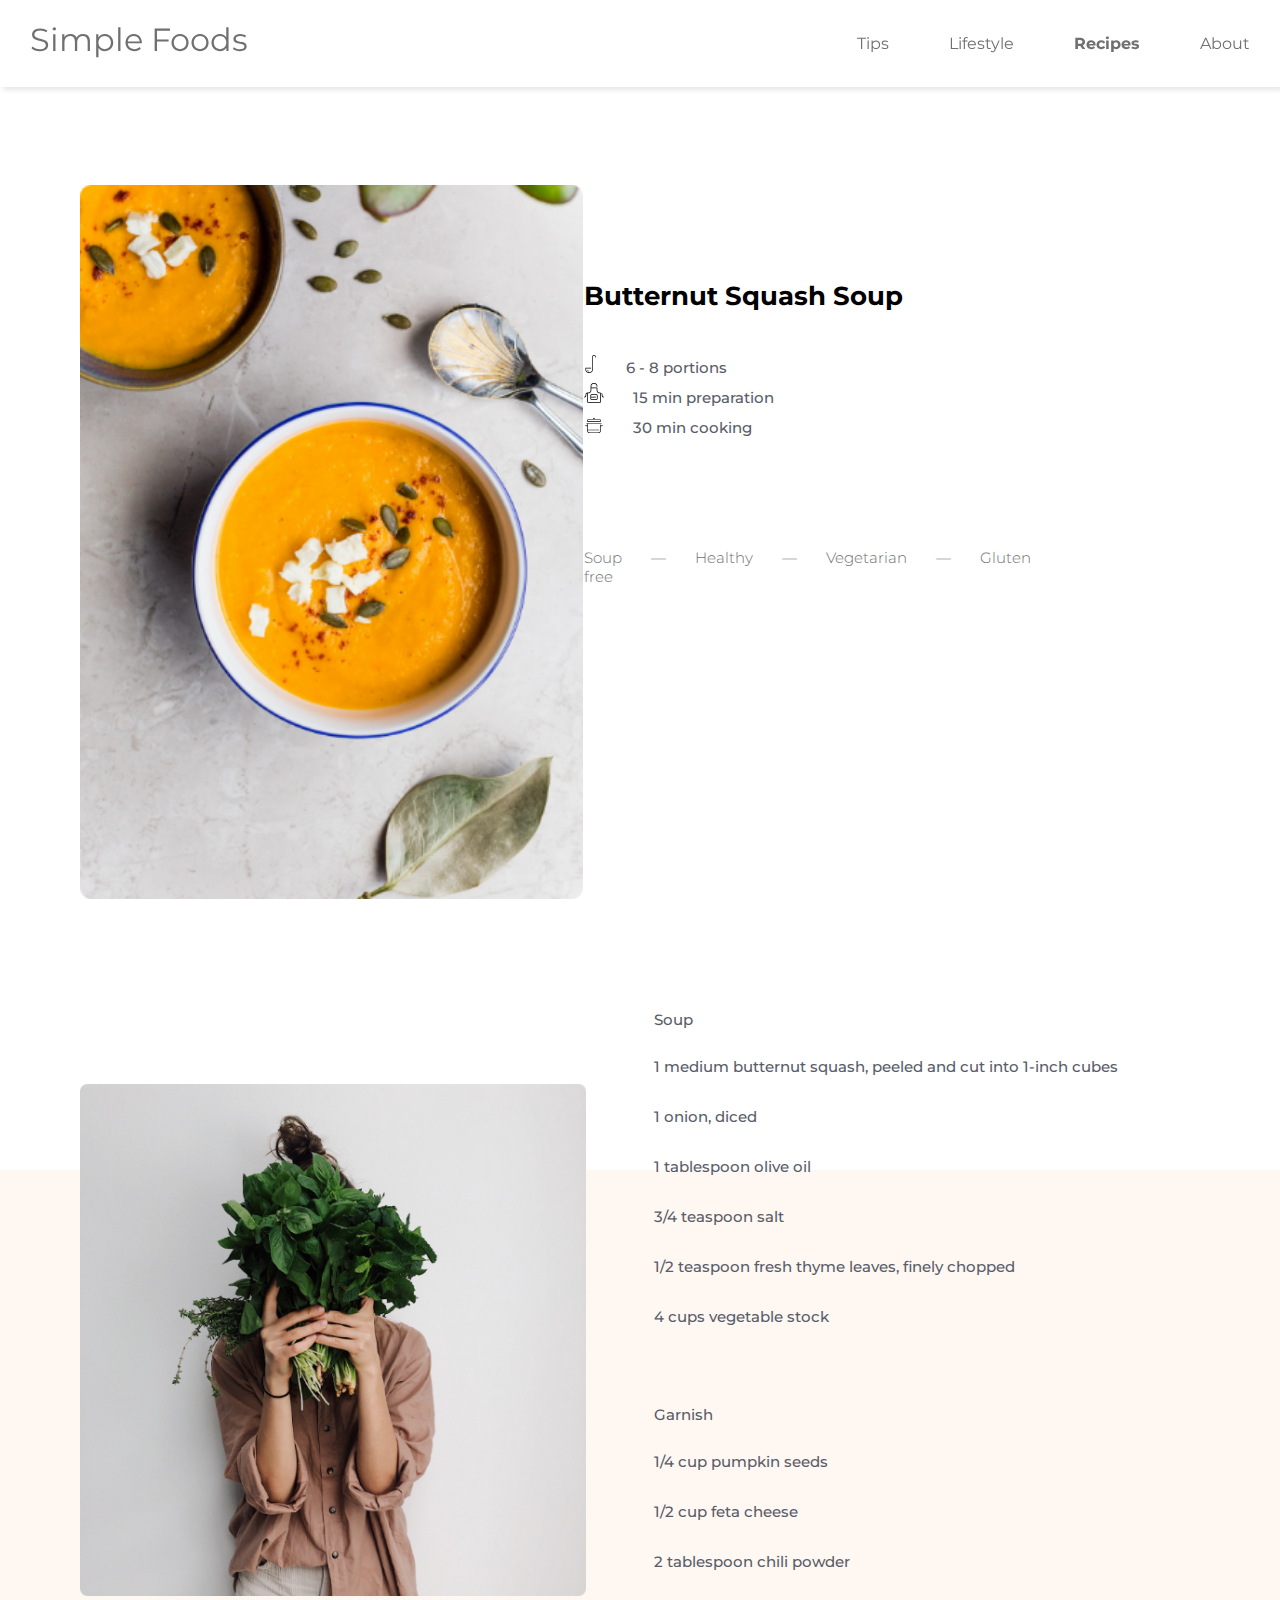
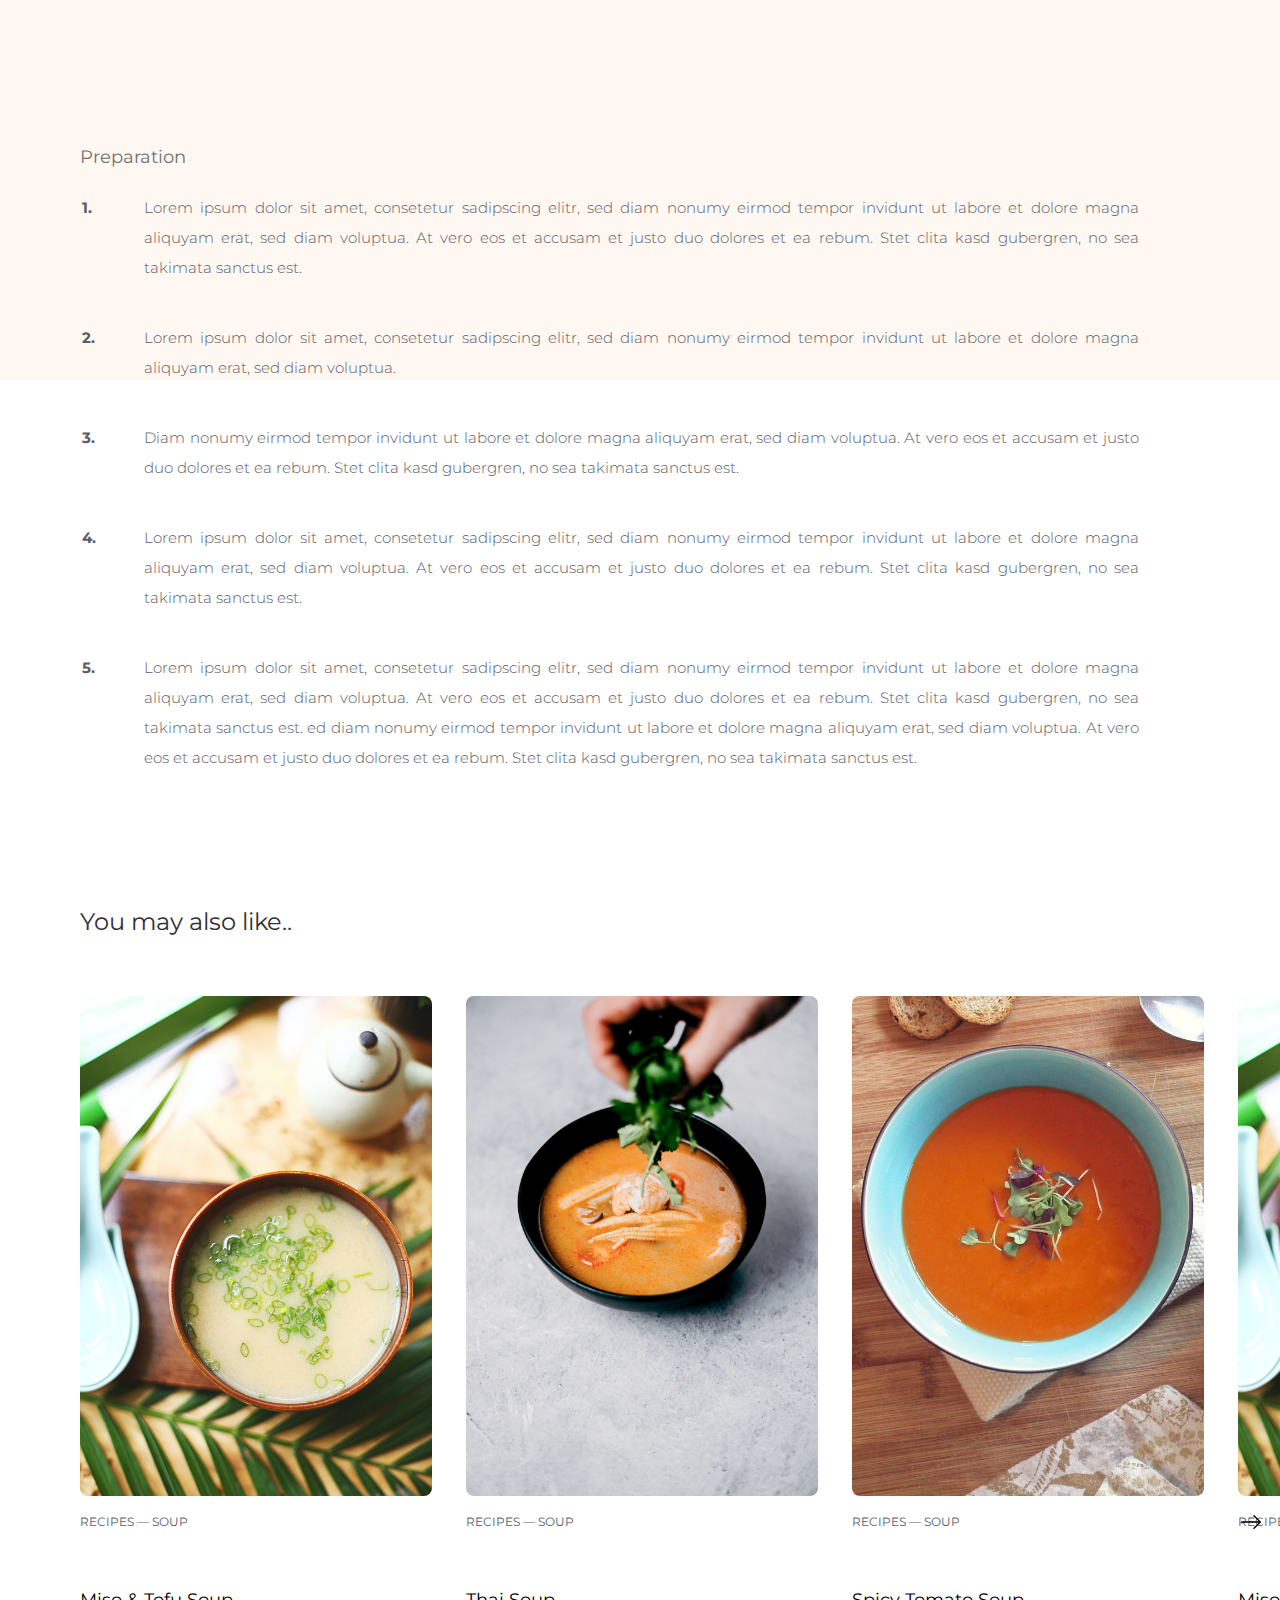
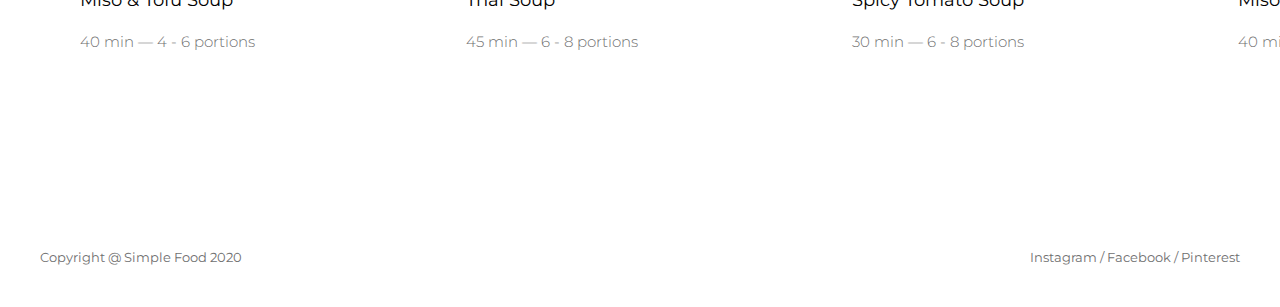
==== recipe.html @ a062a2ae "inital files uploaded" ====
<!DOCTYPE html>
<html lang="en">
  <head>
    <meta charset="UTF-8" />
    <meta name="viewport" content="width=device-width, initial-scale=1.0" />
    <title>Recipes</title>
    <link rel="stylesheet" href="./style/recipe.css" />
    <script src="./javascript/recipe.js" async></script>
  </head>
  <body>
    <nav class="menu">
      <ul class="menu-items sidebar">
        <li onclick="closeSidebar()">
          <a href="#"
            ><svg
              xmlns="http://www.w3.org/2000/svg"
              height="24"
              viewBox="0 -960 960 960"
              width="24"
            >
              <path
                d="m256-200-56-56 224-224-224-224 56-56 224 224 224-224 56 56-224 224 224 224-56 56-224-224-224 224Z"
              /></svg>
            </a>
        </li>
        <li><a href="#">Tips</a></li>
        <li><a href="#">Lifestyle</a></li>
        <li><a href="#">Recipes</a></li>
        <li><a href="#">About</a></li>
      </ul>
      <ul class="menu-items">
        <li><a href="">Simple Foods</a></li>
        <li class="hideOnMobile"><a href="#">Tips</a></li>
        <li class="hideOnMobile"><a href="#">Lifestyle</a></li>
        <li class="hideOnMobile">
          <a href="#"><strong>Recipes</strong></a>
        </li>
        <li class="hideOnMobile"><a href="#">About</a></li>
        <li class="menu-button" onclick="showSidebar()">
          <a href="#"
            ><svg
              xmlns="http://www.w3.org/2000/svg"
              height="24"
              viewBox="0 -960 960 960"
              width="24"
            >
              <path
                d="M120-240v-80h720v80H120Zm0-200v-80h720v80H120Zm0-200v-80h720v80H120Z"
              /></svg>
            </a>
        </li>
      </ul>
    </nav>
    <div class="container">
        <div class="instruction-container">
            <img src="./asset/images/img-2-1.png" alt="" class="img-1"/>
        <div class="instruction-1">
          <h1 class="heading">Butternut Squash Soup</h1>
          <ul>
            <li class="details">
              <svg
                xmlns="http://www.w3.org/2000/svg"
                width="13.237"
                height="18"
                viewBox="0 0 23.237 40"
              >
                <path
                  id="Icon_-_spoon"
                  data-name="Icon - spoon"
                  d="M124.237,4.066v.793a.747.747,0,1,1-1.494,0V4.066a2.573,2.573,0,0,0-5.145,0V31.59A8.3,8.3,0,1,1,101,31.7V29.046a.747.747,0,0,1,.747-.747h11.67a.747.747,0,0,1,0,1.494H102.494V31.7a6.805,6.805,0,1,0,13.61-.111V4.066a4.066,4.066,0,0,1,8.133,0ZM106.63,34.093a.747.747,0,1,0-1.113,1,5.542,5.542,0,0,0,1.769,1.321.747.747,0,1,0,.638-1.35A4.053,4.053,0,0,1,106.63,34.093Z"
                  transform="translate(-101)"
                />
              </svg>

              <span>6 - 8 portions</span>
            </li>
            <li class="details">
              <svg
                xmlns="http://www.w3.org/2000/svg"
                width="20"
                height="20"
                viewBox="0 0 40 40"
              >
                <path
                  id="Icon_-_apron"
                  data-name="Icon - apron"
                  d="M32.863,19.087h-.747A5.317,5.317,0,0,1,26.8,13.776v-3.9a.747.747,0,0,0-.747-.747H14.689V6.8a5.311,5.311,0,0,1,10.622,0,.747.747,0,1,0,1.494,0,6.8,6.8,0,0,0-13.61,0v6.971a5.317,5.317,0,0,1-5.311,5.311h-1A3.822,3.822,0,0,0,3.071,22.9v2.241A2.326,2.326,0,0,1,.747,27.469a.747.747,0,0,0,0,1.494,3.822,3.822,0,0,0,3.817-3.817V22.9A2.327,2.327,0,0,1,6.39,20.635V37.261A2.742,2.742,0,0,0,9.129,40H30.871a2.742,2.742,0,0,0,2.739-2.739V19.834A.747.747,0,0,0,32.863,19.087Zm-.747,18.174a1.246,1.246,0,0,1-1.245,1.245H9.129a1.246,1.246,0,0,1-1.245-1.245V20.581a6.813,6.813,0,0,0,6.8-6.8V10.622H25.311v3.154a6.813,6.813,0,0,0,6.8,6.8ZM40,28.216a.747.747,0,0,1-.747.747,3.822,3.822,0,0,1-3.817-3.817V22.9a2.3,2.3,0,0,0-.494-1.433.747.747,0,0,1,1.175-.922,3.78,3.78,0,0,1,.812,2.355v2.241a2.326,2.326,0,0,0,2.324,2.324A.747.747,0,0,1,40,28.216ZM24.564,22.573H15.436A2.742,2.742,0,0,0,12.7,25.311V31.12a2.742,2.742,0,0,0,2.739,2.739h9.129A2.742,2.742,0,0,0,27.3,31.12V25.311A2.742,2.742,0,0,0,24.564,22.573Zm1.245,8.548a1.246,1.246,0,0,1-1.245,1.245H15.436a1.246,1.246,0,0,1-1.245-1.245V28.963h9.295a.747.747,0,1,0,0-1.494H14.191V25.311a1.246,1.246,0,0,1,1.245-1.245h9.129a1.246,1.246,0,0,1,1.245,1.245Z"
                />
              </svg>
              <span>15 min preparation</span>
            </li>
            <li class="details">
              <svg
                xmlns="http://www.w3.org/2000/svg"
                width="20"
                height="15.187"
                viewBox="0 0 40 35.187"
              >
                <path
                  id="Icon_-_cooking"
                  data-name="Icon - cooking"
                  d="M39.576,46.854,35.933,48.6v9.53a6.065,6.065,0,0,1-6.058,6.058H10.124A6.065,6.065,0,0,1,4.066,58.13V48.6L.424,46.854a.747.747,0,0,1,.646-1.347l3,1.437V42.612h-.83a.747.747,0,1,1,0-1.494H36.763a.747.747,0,0,1,0,1.494H5.56V56.166H31.452a.747.747,0,0,1,0,1.494H5.56v.47a4.569,4.569,0,0,0,4.564,4.564H29.875a4.569,4.569,0,0,0,4.564-4.564V44.6a.747.747,0,0,1,1.494,0v2.34l3-1.437a.747.747,0,1,1,.646,1.347ZM4.066,36.969V35.143a3.406,3.406,0,0,1,3.4-3.4H32.531a3.406,3.406,0,0,1,3.4,3.4v1.826a.747.747,0,0,1-.747.747H4.813A.747.747,0,0,1,4.066,36.969Zm1.494-.747H34.439V35.143a1.911,1.911,0,0,0-1.909-1.909H7.469A1.911,1.911,0,0,0,5.56,35.143ZM18.34,30.5H21.66a.747.747,0,1,0,0-1.494H18.34a.747.747,0,1,0,0,1.494Z"
                  transform="translate(0 -29.002)"
                />
              </svg>
              <span>30 min cooking</span>
            </li>
          </ul>
          <p>Soup — Healthy — Vegetarian — Gluten free</p>
        </div>
      </div>
      <div class="design"></div>
      <div class="instruction-container">
        <img src="./asset/images/ingre-1.png" alt="" class="img-2"/>
        <div class="instrunction-2">
          <p class="heading">Soup</p>
          <ul class="soup">
            <li class="details">
              1 medium butternut squash, peeled and cut into 1-inch cubes
            </li>
            <li class="details">1 onion, diced</li>
            <li class="details">1 tablespoon olive oil</li>
            <li class="details">3/4 teaspoon salt</li>
            <li class="details">
              1/2 teaspoon fresh thyme leaves, finely chopped
            </li>
            <li class="details">4 cups vegetable stock</li>
          </ul>
          <p class="heading">Garnish</p>
          <ul class="garnish">
            <li class="details">1/4 cup pumpkin seeds</li>
            <li class="details">1/2 cup feta cheese</li>
            <li class="details">2 tablespoon chili powder</li>
          </ul>
        </div>
    </div>
    <div class="preparation">
        <h1 class="heading">Preparation</h1>
        <ol>
            <li>Lorem ipsum dolor sit amet, consetetur sadipscing elitr, sed diam nonumy eirmod tempor invidunt ut labore et dolore magna aliquyam erat, sed diam voluptua. At vero eos et accusam et justo duo dolores et ea rebum. Stet clita kasd gubergren, no sea takimata sanctus est.</li>
            <li>Lorem ipsum dolor sit amet, consetetur sadipscing elitr, sed diam nonumy eirmod tempor invidunt ut labore et dolore magna aliquyam erat, sed diam voluptua. </li>
            <li>Diam nonumy eirmod tempor invidunt ut labore et dolore magna aliquyam erat, sed diam voluptua. At vero eos et accusam et justo duo dolores et ea rebum. Stet clita kasd gubergren, no sea takimata sanctus est.</li>
            <li>Lorem ipsum dolor sit amet, consetetur sadipscing elitr, sed diam nonumy eirmod tempor invidunt ut labore et dolore magna aliquyam erat, sed diam voluptua. At vero eos et accusam et justo duo dolores et ea rebum. Stet clita kasd gubergren, no sea takimata sanctus est.</li>
            <li>Lorem ipsum dolor sit amet, consetetur sadipscing elitr, sed diam nonumy eirmod tempor invidunt ut labore et dolore magna aliquyam erat, sed diam voluptua. At vero eos et accusam et justo duo dolores et ea rebum. Stet clita kasd gubergren, no sea takimata sanctus est. ed diam nonumy eirmod tempor invidunt ut labore et dolore magna aliquyam erat, sed diam voluptua. At vero eos et accusam et justo duo dolores et ea rebum. Stet clita kasd gubergren, no sea takimata sanctus est.</li>
        </ol>
    </div>
</div>
<div class="image-container">
    <h1 class="heading">You may also like..</h1>
    <div class="slide-wrapper">
        <div class="img-list">
            <div class="text-content">
                <img src="./asset/images/recipes/img-1.png" alt="img-1" class="img-item">
                <p class="heading">Recipes — SoUP</p>
                <h3>Miso & Tofu Soup</h3>
                <p class="para">40 min    —    4 - 6 portions</p>
            </div>
            <div class="text-content">
                <img src="./asset/images/recipes/img-2.png" alt="img-2" class="img-item">
                <p class="heading">Recipes — SoUP</p>
                <h3>Thai Soup</h3>
                <p class="para">45 min    —    6 - 8 portions</p>
            </div>
            <div class="text-content">
                <img src="./asset/images/recipes/img-3.png" alt="img-3" class="img-item">
                <p class="heading">Recipes — SoUP</p>
                <h3>Spicy Tomato Soup</h3>
                <p class="para">30 min    —    6 - 8 portions</p>
            </div>
            <div class="text-content">
                <img src="./asset/images/recipes/img-1.png" alt="img-1" class="img-item">
                <p class="heading">Recipes — SoUP</p>
                <h3>Miso & Tofu Soup</h3>
                <p class="para">40 min    —    4 - 6 portions</p>
            </div>
            <div class="text-content">
                <img src="./asset/images/recipes/img-2.png" alt="img-2" class="img-item">
                <p class="heading">Recipes — SoUP</p>
                <h3>Thai Soup</h3>
                <p class="para">45 min    —    6 - 8 portions</p>
            </div>
            <div class="text-content">
                <img src="./asset/images/recipes/img-3.png" alt="img-3" class="img-item">
                <p class="heading">Recipes — SoUP</p>
                <h3>Spicy Tomato Soup</h3>
                <p class="para">30 min    —    6 - 8 portions</p>
            </div>
            <div class="text-content">
                <img src="./asset/images/img-1.png" alt="img-1" class="img-item">
                <p class="heading">Recipes — SoUP</p>
                <h3>Miso & Tofu Soup</h3>
                <p class="para">40 min    —    4 - 6 portions</p>
            </div>
            <div class="text-content">
                <img src="./asset/images/img-2.png" alt="img-2" class="img-item">
                <p class="heading">Recipes — SoUP</p>
                <h3>Thai Soup</h3>
                <p class="para">45 min    —    6 - 8 portions</p>
            </div>
            <div class="text-content">
                <img src="./asset/images/img-3.png" alt="img-3" class="img-item">
                <p class="heading">Recipes — SoUP</p>
                <h3>Spicy Tomato Soup</h3>
                <p class="para">30 min    —    6 - 8 portions</p>
            </div>
        </div>
        <button id="next-slide" class="slide-button"><svg xmlns="http://www.w3.org/2000/svg"
                xmlns:xlink="http://www.w3.org/1999/xlink" width="20" height="20" viewBox="0 0 40 40">
                <defs>
                    <clipPath id="clip-path">
                        <path id="Path_4" data-name="Path 4" d="M0,0H40V40H0Z" fill="none"
                            clip-rule="evenodd" />
                    </clipPath>
                </defs>
                <g id="Icon_-_Arrow" data-name="Icon - Arrow" clip-path="url(#clip-path)">
                    <path id="Path_3" data-name="Path 3"
                        d="M26.94,30.12a1.421,1.421,0,0,0-2.02,2L35.14,42.34H1.42A1.4,1.4,0,0,0,0,43.74a1.43,1.43,0,0,0,1.42,1.44H35.16L24.94,55.38a1.462,1.462,0,0,0,0,2.02,1.424,1.424,0,0,0,2.02,0L39.6,44.76a1.4,1.4,0,0,0,0-2Z"
                        transform="translate(0 -23.76)" />
                </g>
            </svg>
        </button>
    </div>

</div>
<footer class="end">
    <p class="copyright">Copyright @ Simple Food 2020</p>
    <p class="social">Instagram  /   Facebook   /   Pinterest</p>
</footer>

  </body>
</html>
---- style/recipe.css ----
@import url('https://fonts.googleapis.com/css2?family=Montserrat:wght@300;400:500;600&display=swap');

:root {
    --primary-color: #FFF8F2;
    --button-color: #595C69;
    --black-text-color: #000000;
    --background-color: #ffffff;
    --font1: 'Montserrat', sans-serif;
    --font-light: 300;
    --font-medium: 400;
    --font-regular: 500;
    --font-semibold:600;
    --text-color: #707070;
    --text-color2: #595C69;
    --news-btn:#FFBF9D;

}

* {
    margin: 0;
    padding: 0;
}

body {
    font-family: var(--font1);
    min-height: 100vh;
}

/* Menu */
.menu {
    background-color: #FFFFFF;
    box-shadow: 3px 3px 5px rgba(0, 0, 0, 0.1);
    position: fixed;
    top: 0;
    width: 100%;
    z-index: 1000;
}

.menu-items {
    width: 100%;
    display: flex;
    list-style: none;
    justify-content: flex-end;
    align-items: center;

}

.menu li {
    height: 50px;
}

.menu a {
    text-decoration: none;
    color: #707070;
    display: flex;
    align-items: center;
    padding: 0 30px;
    height: 100%;
}

.menu li:first-child {
    margin-right: auto;
    color: var(--text-color) !important;
    font-size: 32px;
    margin-bottom: 23px;
    margin-top: 14px;
    margin-left: 0px;

}

.menu a:hover {
    color: var(--black-text-color);
}

.sidebar {
    position: fixed;
    top: 0;
    right: 0;
    height: 100vh;
    width: 250px;
    z-index: 999;
    background-color: var(--background-color);
    box-shadow: -10px 0 10px rgba(0, 0, 0, 0.1);
    display: none;
    flex-direction: column;
    align-items: flex-start;
    justify-content: flex-start;

}

.sidebar li {
    width: 100%;

}

.sidebar a {
    width: 100%;
}

.sidebar li:first-child {
    margin-right: auto;
    margin-left: 0px;
}

.menu-button {
    display: none;
}

/* recipes */

.instruction-container {
    margin-top: 185px;
    display: flex;
    flex-wrap: wrap;
    justify-content: space-between;
}

.container > * {
    width: 38%; 
    margin-bottom: 20px;
}

.instruction-container {
    position: relative;
    
}

.instruction-container img{
    margin-left: 80px;
    width: 544px;
    height: 550px;
}
.instruction-container .img-1{
    width: 544px;
    height: 714px;
}
.instruction-container .img-2{
    width: 544px;
    height: 512px;
}
.instrunction-2 {
    top: -150px;
}
.instruction-1,
.instrunction-2 {
    position: absolute;
    left: 120%;
    width: 100%;
}

.instruction-1 .heading{
    font-family: var(--font-semibold);
    font-size: 26px;
    line-height: 32px;
    margin-top: 95px;
}

.instruction-1 ul{
    list-style: none;
    font-weight: var(--font-regular);
    font-size: 15px;
    line-height: 24px;
    /* word-spacing: 25px; */
    color: var(--text-color2);
    text-align: left;
    margin-top: 41px;
}
.instruction-1 ul .details{
    line-height: 30px;
}

.instruction-1 ul .details span{
    margin-left: 25.4px;
}

.instruction-1 p{
    font-weight: var(--font-light);
    font-size: 15px;
    word-spacing: 25px;
    margin-top: 105px;
    color: var(--text-color);
}
.instrunction-2{
    margin-left: 70px;
    height: 25%;
}
.instrunction-2 .heading{
    font-weight: var(--font-regular);
    font-size: 15px;
    color: var(--text-color2);
    margin-top: 76px;
}

.instrunction-2 ul li{
    list-style: none;
    font-weight: var(--font-regular);
    font-size: 15px;
    line-height: 25px;
    margin-top: 25px;
    color: var(--text-color2);
    

}
.design{
    background-color: var(--primary-color);
    width: 100%;
    height: 810px;
    position: absolute;
    z-index: -1;
    top: 130%;
    /* transform: translateY(0,599); */
}

.preparation{
    width: 1059px;
    height: 629px;
    margin-top: 150px;
    margin-left: 80px;

}
.preparation h1{
    font-weight: var(--font-medium);
    font-size: 18px;
    color: var(--text-color);
    margin-bottom: 25px;
    
}
.preparation ol {
    list-style-type: none;
    counter-reset: list-counter;
    margin-left: 1.5em;
}

.preparation ol li {
    position: relative;
    counter-increment: list-counter;
    list-style-type: none;
    font-weight: var(--font-light);
    font-size: 15px;
    line-height: 30px;
    color: var(--text-color2);
    margin-bottom: 40px;
    text-align: justify;
    padding-left: 40px;
}

.preparation ol li::before {
    content: counter(list-counter) ". ";
    position: absolute;
    left: -1.5em;
    font-weight: bold;
}

/* Slider */
.image-container {
    margin-top: 132px;
    margin-right: auto;
    max-width: 100%;
    width: 95%;
    margin-left: 80px;
    cursor: grab;
}
.image-container .heading{
    font-weight: var(--font-medium);
    font-size: 24px;
    color: #303036;
    margin-bottom: 60px;
}

.slide-wrapper {
    position: relative;
}

.slide-wrapper .slide-button {
    position: absolute;
    height: 50px;
    width: 50px;
    color: #000000;
    background: rgba(0, 0, 0, 0.0);
    cursor: pointer;
    border: none;
    outline: none;
}

.slide-wrapper .slide-button#next-slide {
    right: -20px;
    margin-right: 40px;
    top: 76%;

}

.slide-wrapper .img-list {
    display: grid;
    gap: 34px;
    font-size: 0;
    overflow-x: auto;
    scrollbar-width: none;
    grid-template-columns: repeat(9, 1fr);
    width: 100%;
}

.slide-wrapper .img-list::-webkit-scrollbar {
    display: none;
}

.slide-wrapper .img-list .img-item {
    width: 352px;
    height: 500px;
    object-fit: cover;
}

.img-list .text-content .heading{
    font-family: var(--font1);
    font-weight: var(--font-medium);
    font-size: 12px;
    color: var(--button-color);
    margin-top: 18px;
    text-transform: uppercase;

}

.img-list .text-content h3{
    font-family: var(--font1);
    font-weight: var(--font-medium);
    color: #000000;
    margin-top: 12px;
    font-size: 18px;

}

.img-list .text-content .para{
    font-family: var(--font1);
    font-weight: var(--font-light);
    color: var(--text-color);
    margin-top: 16px;
    font-size: 15px;
    line-height: 2;
}

/* footer */

footer{
    width: 100%;
    height: 100px;
    margin-top: 150px;
    display: flex;
    justify-content: space-between;
    align-items: center;
    flex-wrap: wrap;
    padding: 0 40px;
    box-sizing: border-box;
    /* gap: 656px; */
}

footer p{
    font-weight: var(--font-medium);
    font-size: 13px;
    line-height: 34px;
    color: var(--text-color);
    cursor: pointer;
    /* margin-left: 40px; */

}



@media(max-width:768px) {
    .hideOnMobile {
        display: none;
    }

    .menu-button {
        display: block;
    }
}
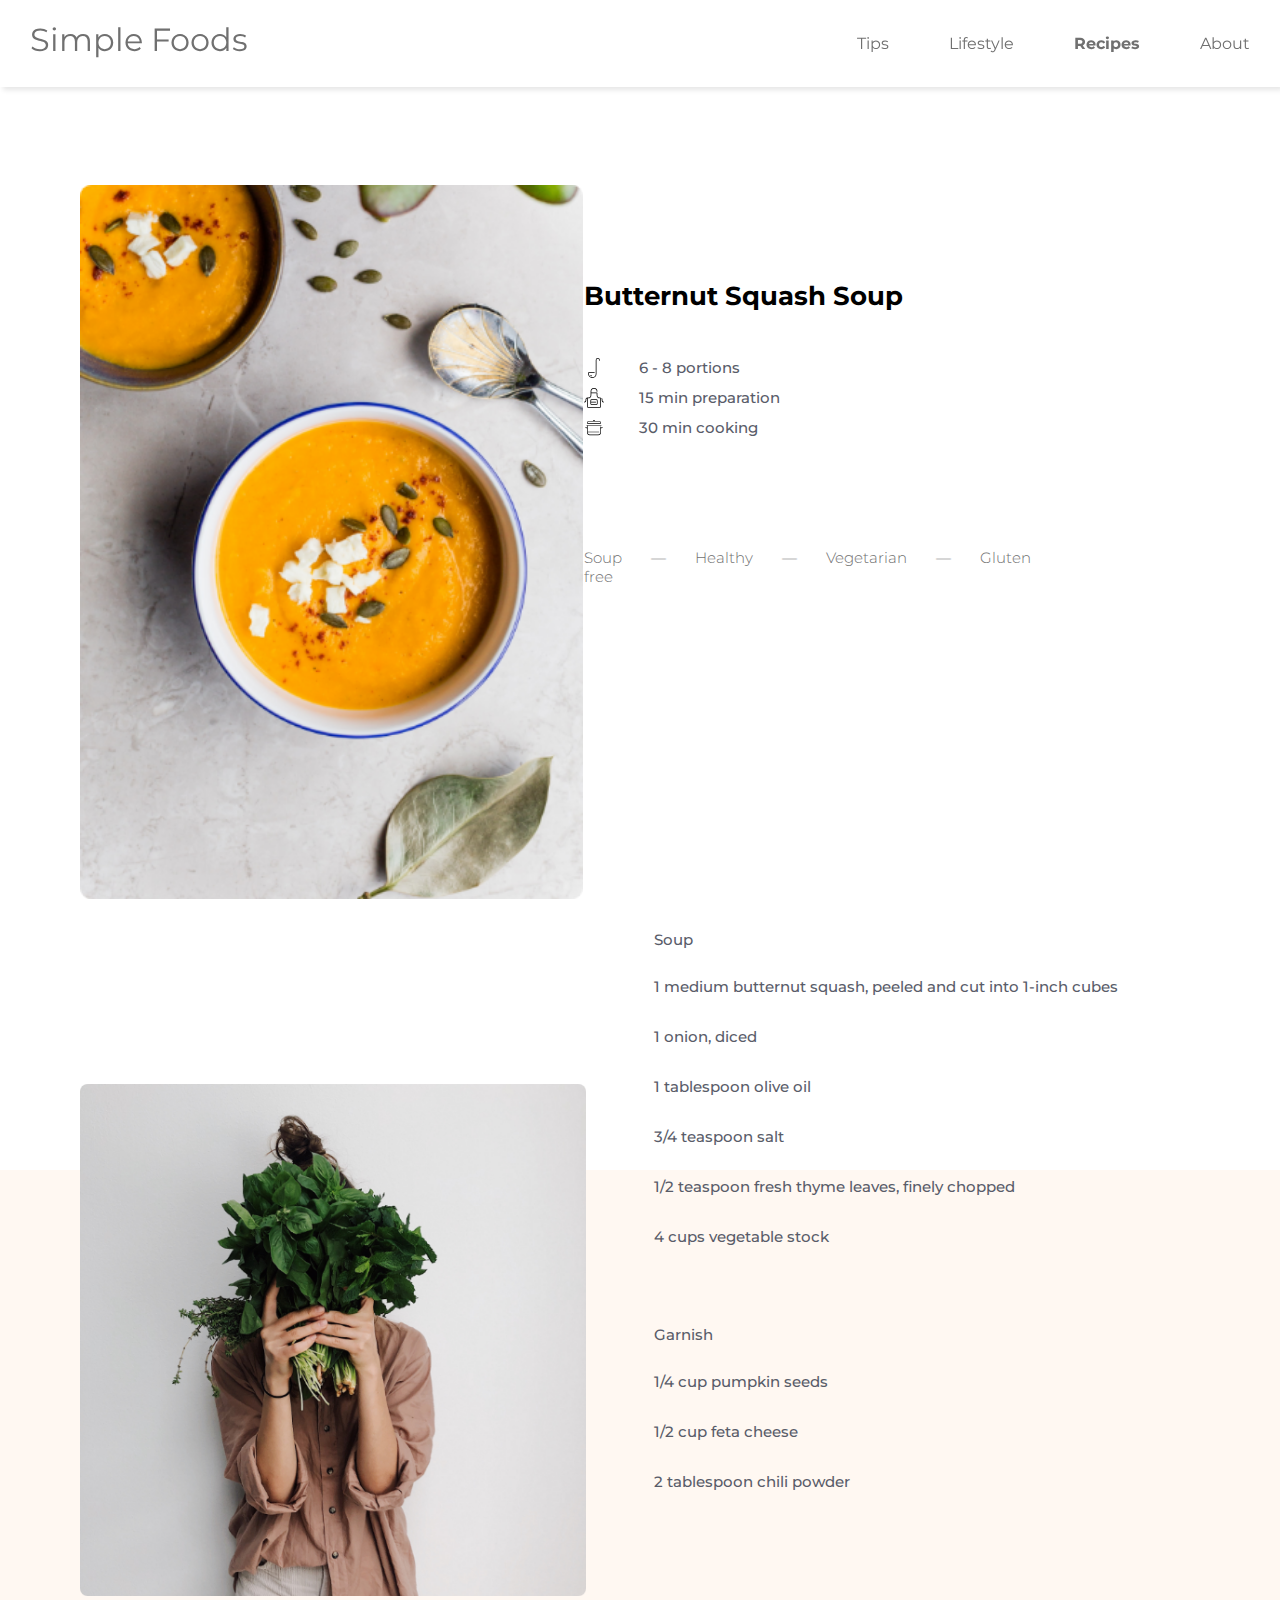
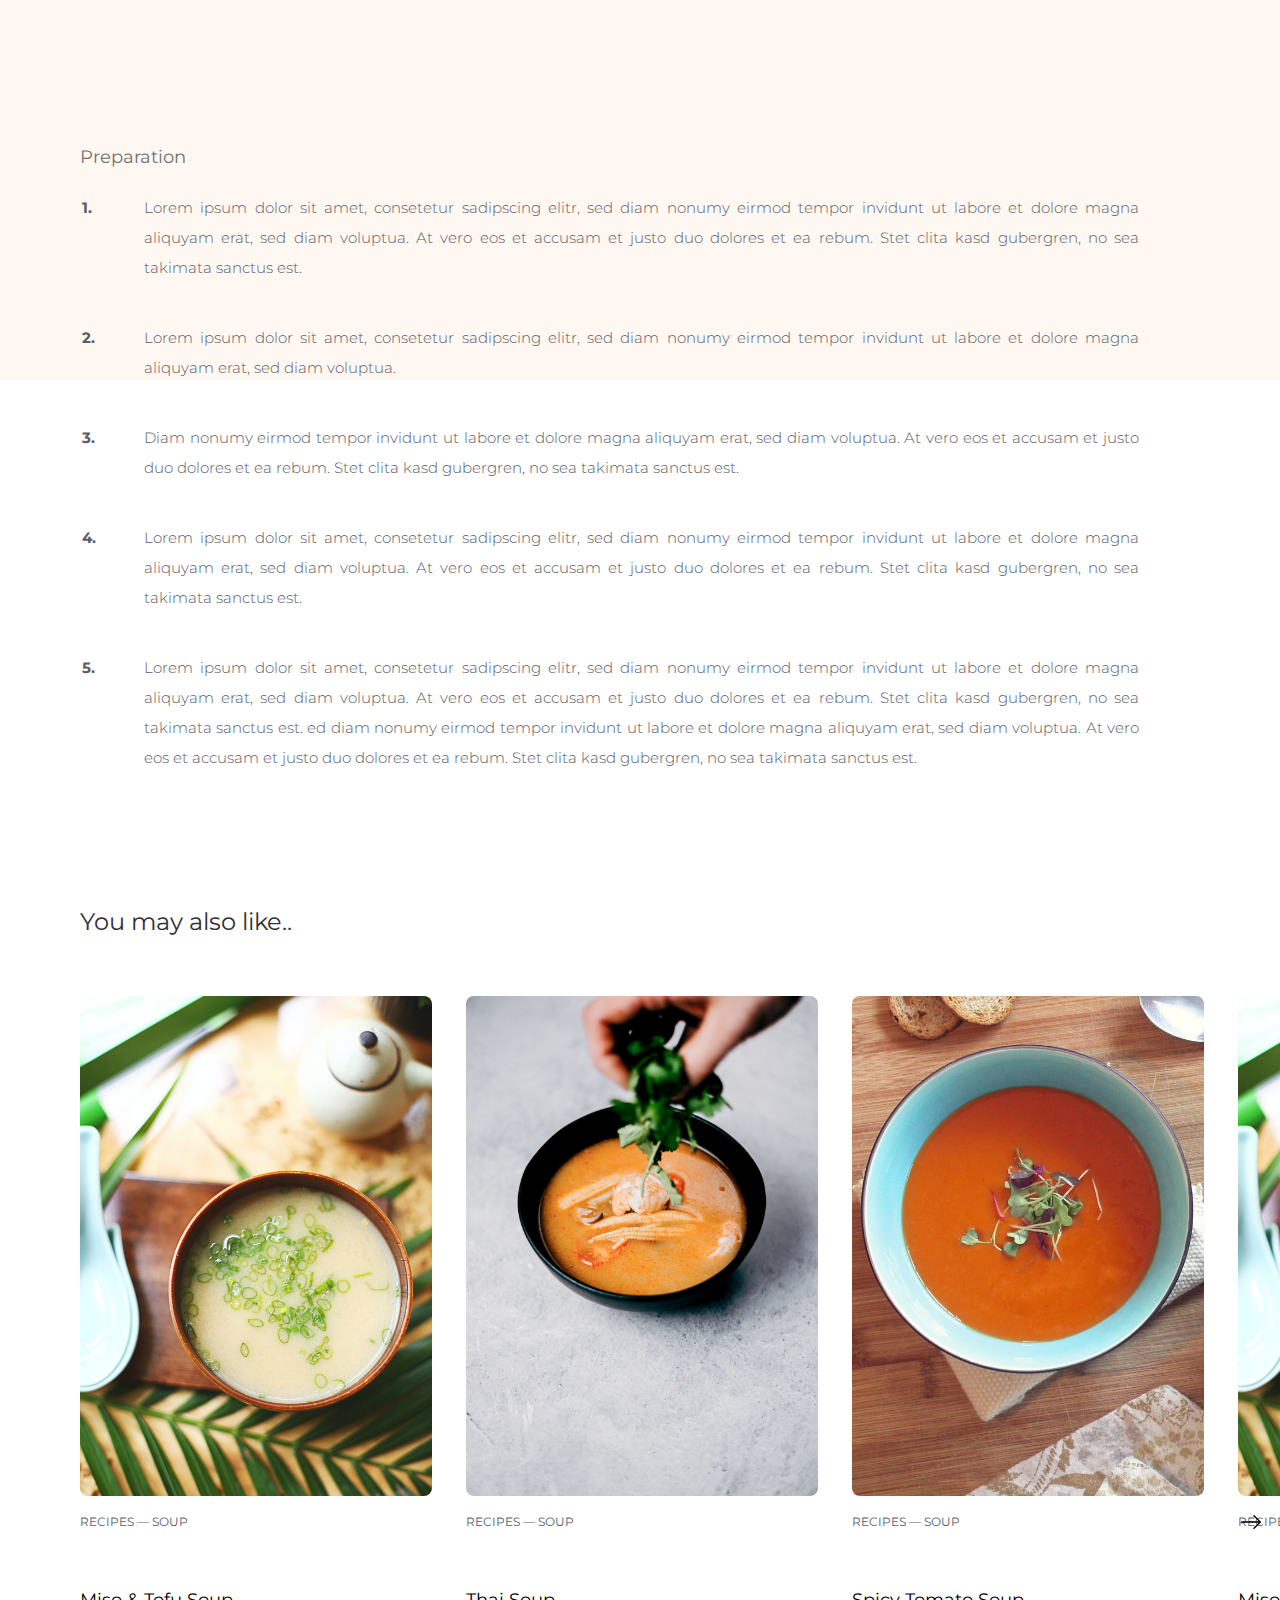
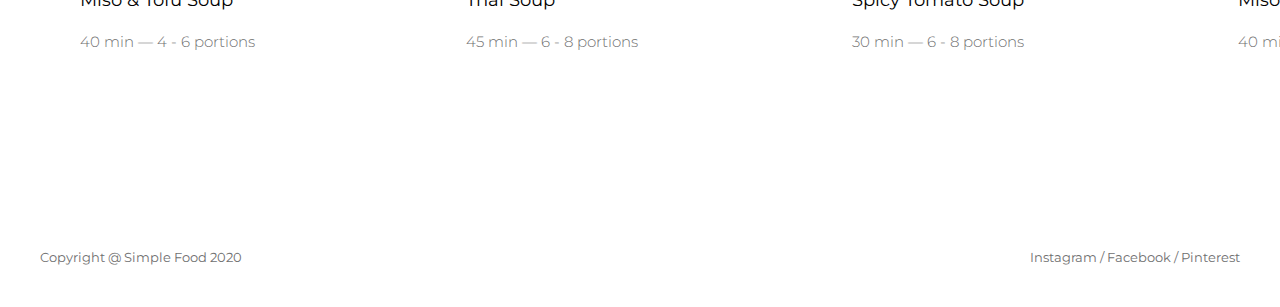
==== commit 50e5cc25: "resolved alignment issues" ====
--- a/recipe.html
+++ b/recipe.html
@@ -4,6 +4,7 @@
     <meta charset="UTF-8" />
     <meta name="viewport" content="width=device-width, initial-scale=1.0" />
     <title>Recipes</title>
+    <link type="image/png" sizes="96x96" rel="icon" href="./asset/favicon/icons8-cooking-96.png">
     <link rel="stylesheet" href="./style/recipe.css" />
     <script src="./javascript/recipe.js" async></script>
   </head>
@@ -60,8 +61,8 @@
             <li class="details">
               <svg
                 xmlns="http://www.w3.org/2000/svg"
-                width="13.237"
-                height="18"
+                width="20"
+                height="20"
                 viewBox="0 0 23.237 40"
               >
                 <path
--- a/style/recipe.css
+++ b/style/recipe.css
@@ -28,7 +28,7 @@
 
 /* Menu */
 .menu {
-    background-color: #FFFFFF;
+    background-color: var(--background-color);
     box-shadow: 3px 3px 5px rgba(0, 0, 0, 0.1);
     position: fixed;
     top: 0;
@@ -51,7 +51,7 @@
 
 .menu a {
     text-decoration: none;
-    color: #707070;
+    color: var(--text-color);
     display: flex;
     align-items: center;
     padding: 0 30px;
@@ -139,7 +139,7 @@
     height: 512px;
 }
 .instrunction-2 {
-    top: -150px;
+    top: -230px;
 }
 .instruction-1,
 .instrunction-2 {
@@ -167,6 +167,12 @@
 }
 .instruction-1 ul .details{
     line-height: 30px;
+    display: flex;
+        align-items: center; 
+}
+
+.instruction-1 .details svg {
+    margin-right: 10px;
 }
 
 .instruction-1 ul .details span{
@@ -275,7 +281,7 @@
     position: absolute;
     height: 50px;
     width: 50px;
-    color: #000000;
+    color: var(--black-text-color);
     background: rgba(0, 0, 0, 0.0);
     cursor: pointer;
     border: none;
@@ -322,7 +328,7 @@
 .img-list .text-content h3{
     font-family: var(--font1);
     font-weight: var(--font-medium);
-    color: #000000;
+    color: var(--black-text-color);
     margin-top: 12px;
     font-size: 18px;
 
@@ -371,6 +377,48 @@
 
     .menu-button {
         display: block;
-    }
-}
-
+        margin-right: 28px;
+    }
+    
+    .container > * {
+        width: 100%;
+    }
+    .preparation {
+        width: 100%;
+        height: auto;
+        margin-top: 50px;
+        margin-left: 20px;
+    }
+
+    .preparation h1 {
+        font-size: 16px;
+        margin-bottom: 20px;
+    }
+
+    .preparation ol li {
+        font-size: 14px;
+        line-height: 25px;
+        margin-bottom: 30px;
+        padding-left: 0;
+        text-align: justify;
+    }
+    .image-container {
+        margin-top: 62px;
+        width: 90%;
+    }
+
+    .slide-wrapper .img-list{
+        width: 100%;
+    }
+
+    .dishes .box-container .box img{
+         height: auto;
+         width: 80%;
+
+    }
+    footer {
+
+        margin-top: 20px; 
+    }
+}
+
